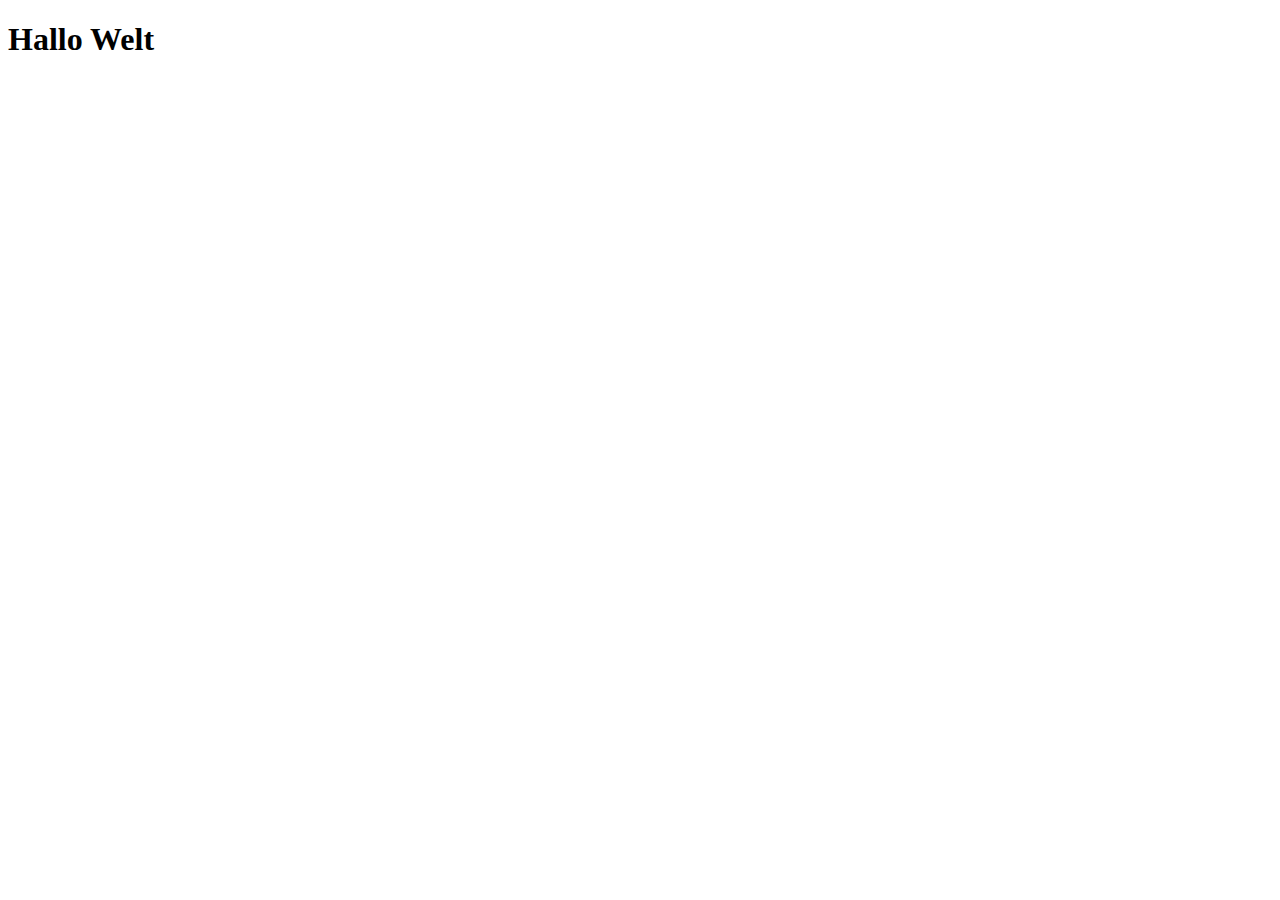
==== index.html @ 33bd6713 "index.html added" ====
<!DOCTYPE html>
<html lang="en">
  <head>
    <meta charset="UTF-8">
    <meta name="viewport" content="width=device-width, initial-scale=1.0">
    <meta http-equiv="X-UA-Compatible" content="ie=edge">
    <title>HTML 5 Boilerplate</title>
    <link rel="stylesheet" href="style.css">
  </head>
  <body>
	<h1>Hallo Welt</h1>
  </body>
</html>
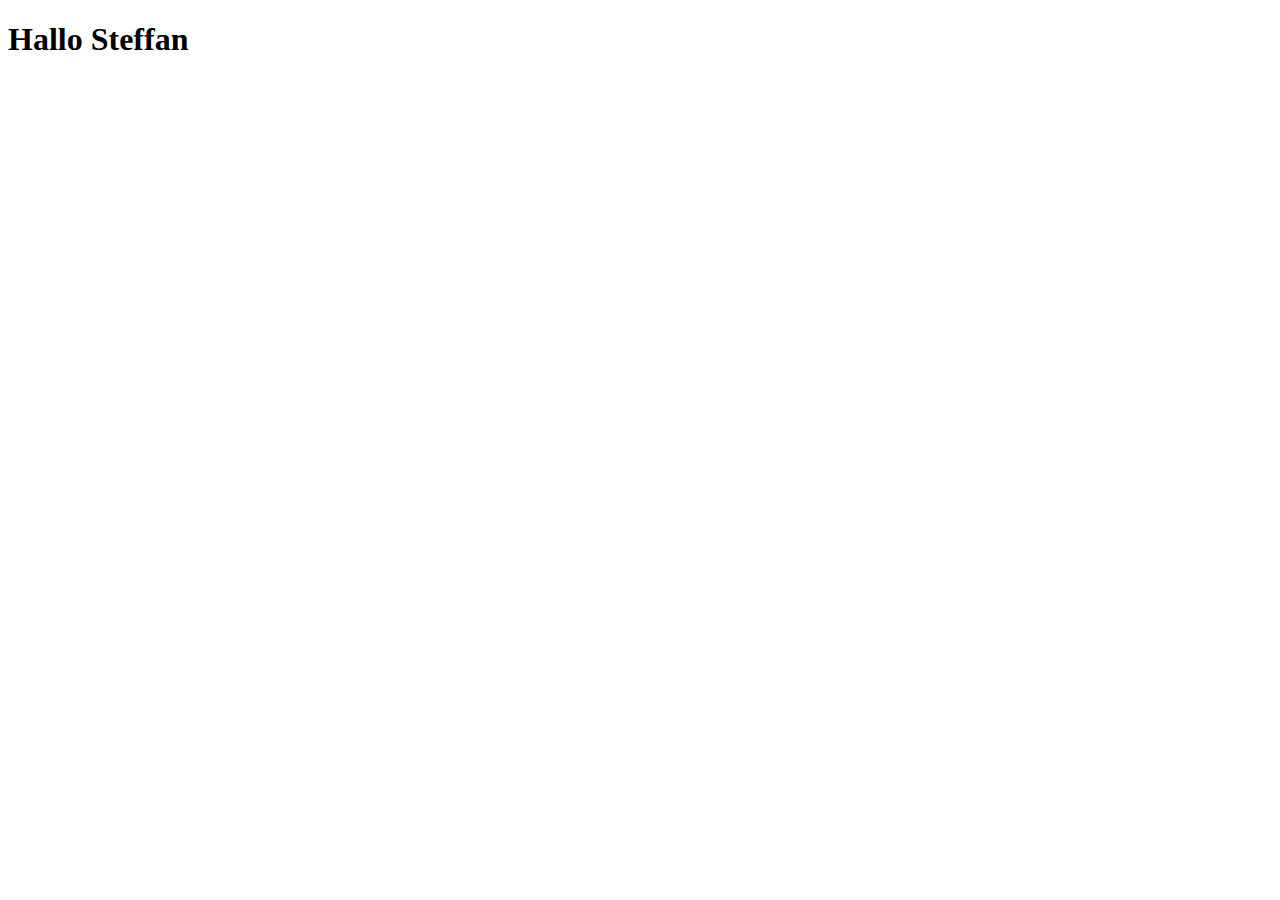
==== commit bff79b73: "Update index.html" ====
--- a/index.html
+++ b/index.html
@@ -8,6 +8,6 @@
     <link rel="stylesheet" href="style.css">
   </head>
   <body>
-	<h1>Hallo Welt</h1>
+	<h1>Hallo Steffan</h1>
   </body>
 </html>
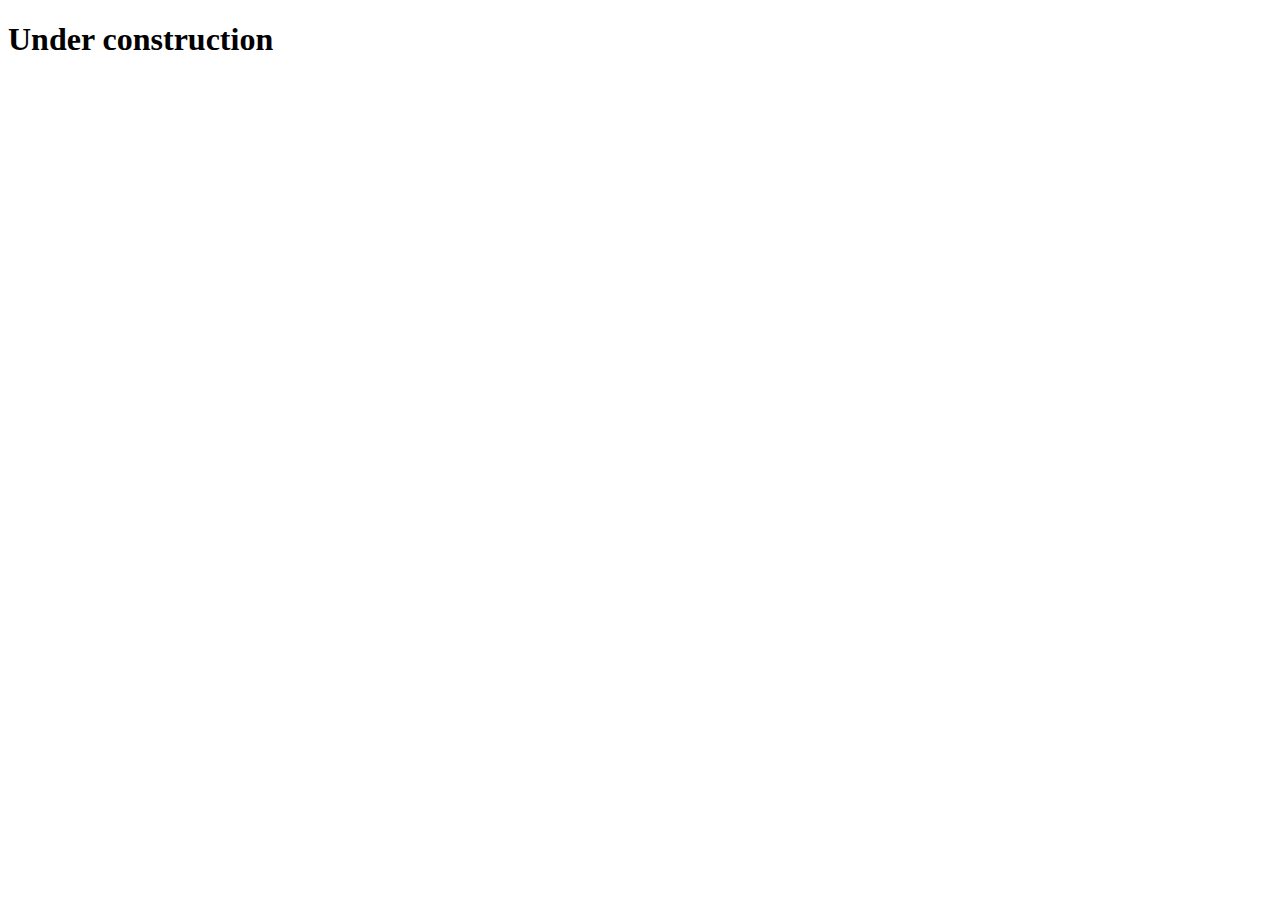
==== commit 1ca9a7f6: "Update index.html" ====
--- a/index.html
+++ b/index.html
@@ -8,6 +8,7 @@
     <link rel="stylesheet" href="style.css">
   </head>
   <body>
-	<h1>Hallo Steffan</h1>
+	<h1>Under construction</h1>
+	  
   </body>
 </html>
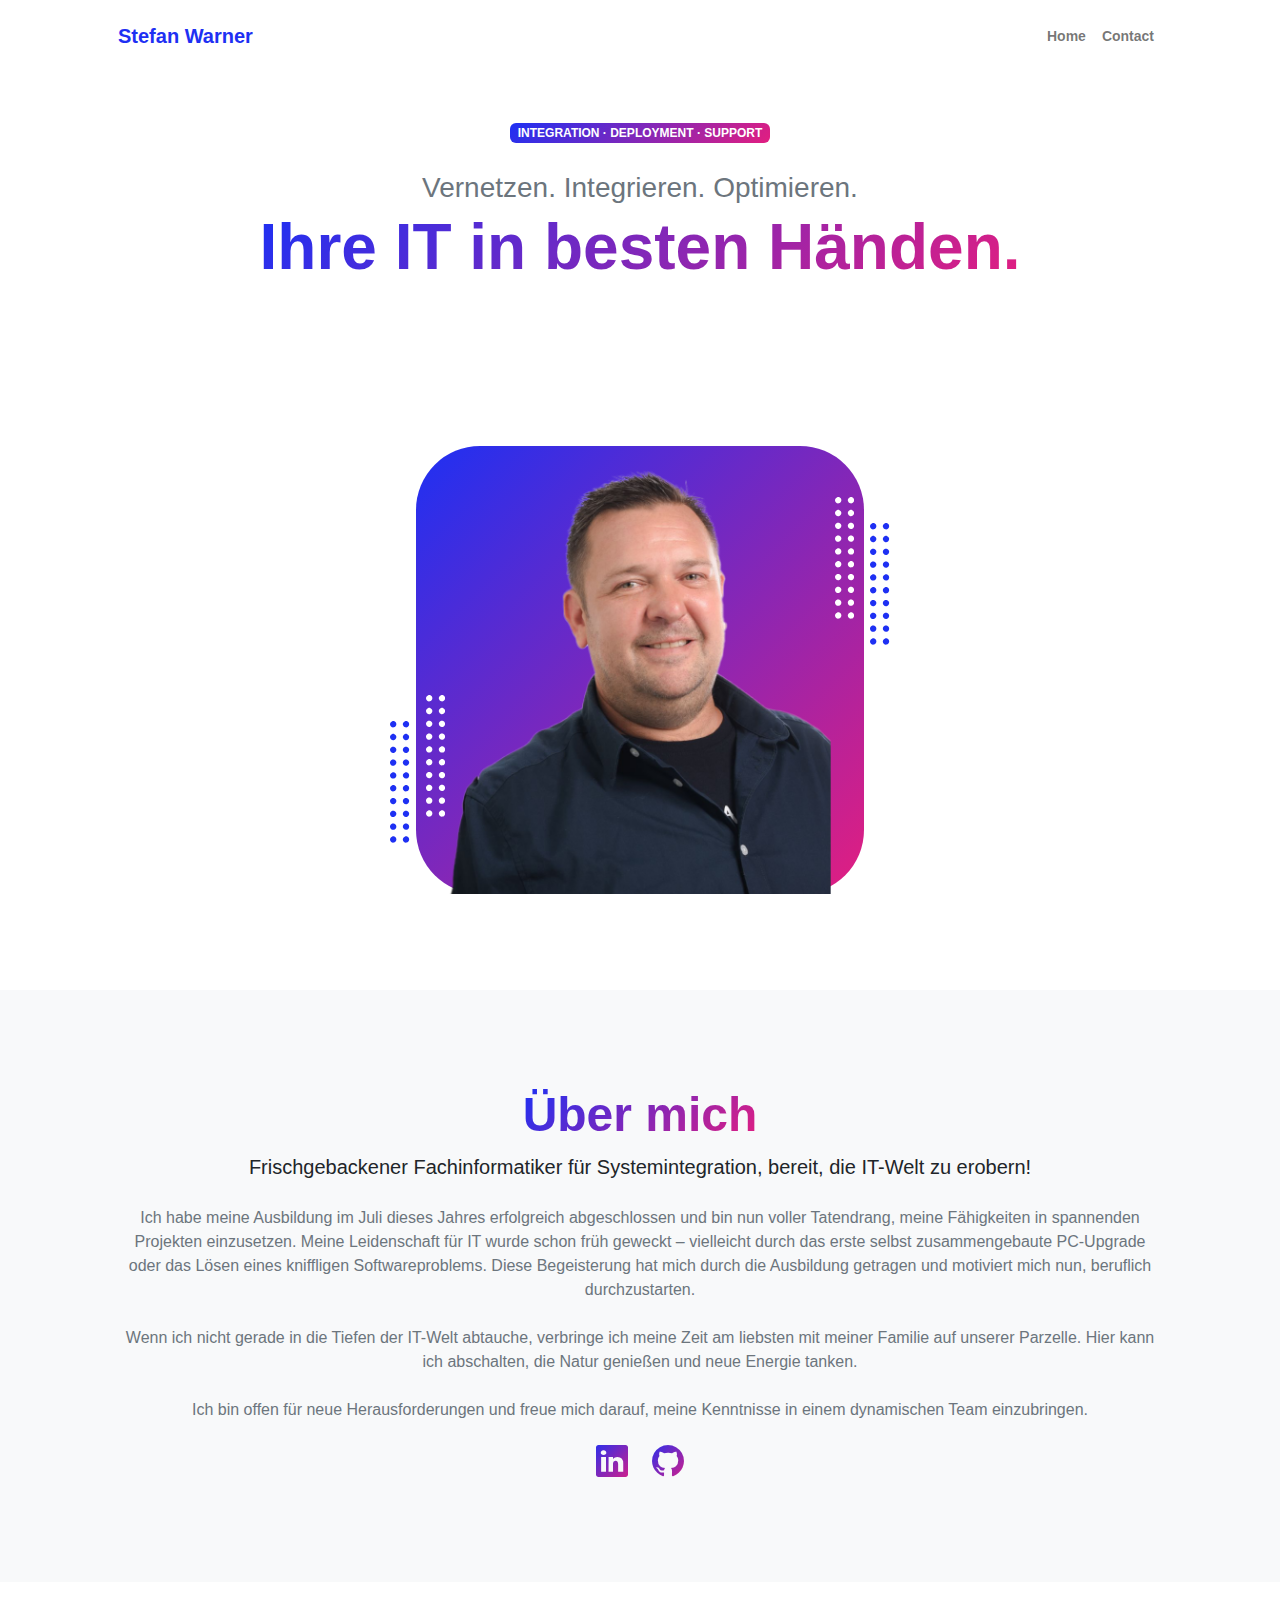
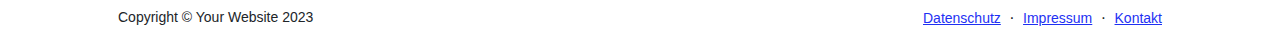
==== commit 91bfc91a: "Erste Version" ====
--- a/index.html
+++ b/index.html
@@ -1,14 +1,544 @@
-<!DOCTYPE html>
-<html lang="en">
-  <head>
-    <meta charset="UTF-8">
-    <meta name="viewport" content="width=device-width, initial-scale=1.0">
-    <meta http-equiv="X-UA-Compatible" content="ie=edge">
-    <title>HTML 5 Boilerplate</title>
-    <link rel="stylesheet" href="style.css">
-  </head>
-  <body>
-	<h1>Under construction</h1>
-	  
-  </body>
-</html>
+<!DOCTYPE html>
+<html lang="en">
+    <head>
+        <meta charset="utf-8" />
+        <meta
+            name="viewport"
+            content="width=device-width, initial-scale=1, shrink-to-fit=no"
+        />
+        <meta name="description" content="" />
+        <meta name="author" content="" />
+        <title>Stefan Warner Systemintegrator</title>
+        <!-- Favicon-->
+        <link rel="icon" type="image/x-icon" href="assets/favicon.ico" />
+        <!-- Bootstrap icons-->
+        <link
+            href="https://cdn.jsdelivr.net/npm/bootstrap-icons@1.8.1/font/bootstrap-icons.css"
+            rel="stylesheet"
+        />
+        <!-- Core theme CSS (includes Bootstrap)-->
+        <link href="css/styles.css" rel="stylesheet" />
+    </head>
+
+    <body class="d-flex flex-column h-100">
+        <main class="flex-shrink-0">
+            <!-- Navigation-->
+            <nav class="navbar navbar-expand-lg navbar-light bg-white py-3">
+                <div class="container px-5">
+                    <a class="navbar-brand" href="index.html"
+                        ><span class="fw-bolder text-primary"
+                            >Stefan Warner</span
+                        ></a
+                    >
+                    <button
+                        class="navbar-toggler"
+                        type="button"
+                        data-bs-toggle="collapse"
+                        data-bs-target="#navbarSupportedContent"
+                        aria-controls="navbarSupportedContent"
+                        aria-expanded="false"
+                        aria-label="Toggle navigation"
+                    >
+                        <span class="navbar-toggler-icon"></span>
+                    </button>
+                    <div
+                        class="collapse navbar-collapse"
+                        id="navbarSupportedContent"
+                    >
+                        <ul
+                            class="navbar-nav ms-auto mb-2 mb-lg-0 small fw-bolder"
+                        >
+                            <li class="nav-item">
+                                <a class="nav-link" href="index.html">Home</a>
+                            </li>
+                            <!-- <li class="nav-item"><a class="nav-link" href="resume.html">Resume</a></li> -->
+                            <!-- <li class="nav-item"><a class="nav-link" href="projects.html">Projects</a></li> -->
+                            <li class="nav-item">
+                                <a class="nav-link" href="contact.html"
+                                    >Contact</a
+                                >
+                            </li>
+                        </ul>
+                    </div>
+                </div>
+            </nav>
+            <!-- Header-->
+            <header class="py-5">
+                <div class="container px-5 pb-5">
+                    <div class="row gx-5 align-items-center">
+                        <div class="col-xxl-5">
+                            <!-- Header text content-->
+                            <div class="text-center text-xxl-start">
+                                <div
+                                    class="badge bg-gradient-primary-to-secondary text-white mb-4"
+                                >
+                                    <div class="text-uppercase">
+                                        Integration &middot; Deployment &middot;
+                                        Support
+                                    </div>
+                                </div>
+                                <div class="fs-3 fw-light text-muted">
+                                    Vernetzen. Integrieren. Optimieren.
+                                </div>
+                                <h1 class="display-3 fw-bolder mb-5">
+                                    <span class="text-gradient d-inline"
+                                        >Ihre IT in besten Händen.</span
+                                    >
+                                </h1>
+                                <!--
+                                <div
+                                    class="d-grid gap-3 d-sm-flex justify-content-sm-center justify-content-xxl-start mb-3"
+                                >
+                                    <a
+                                        class="btn btn-primary btn-lg px-5 py-3 me-sm-3 fs-6 fw-bolder"
+                                        href="resume.html"
+                                        >Resume</a
+                                    >
+                                    <a
+                                        class="btn btn-outline-dark btn-lg px-5 py-3 fs-6 fw-bolder"
+                                        href="projects.html"
+                                        >Projects</a
+                                    >
+                                </div
+                                >-->
+                            </div>
+                        </div>
+                        <div class="col-xxl-7">
+                            <!-- Header profile picture-->
+                            <div
+                                class="d-flex justify-content-center mt-5 mt-xxl-0"
+                            >
+                                <div
+                                    class="profile bg-gradient-primary-to-secondary"
+                                >
+                                    <!-- TIP: For best results, use a photo with a transparent background like the demo example below-->
+                                    <!-- Watch a tutorial on how to do this on YouTube (link)-->
+                                    <img
+                                        class="profile-img"
+                                        src="assets/profile.png"
+                                        alt="..."
+                                    />
+                                    <div class="dots-1">
+                                        <!-- SVG Dots-->
+                                        <svg
+                                            version="1.1"
+                                            xmlns="http://www.w3.org/2000/svg"
+                                            xmlns:xlink="http://www.w3.org/1999/xlink"
+                                            x="0px"
+                                            y="0px"
+                                            viewBox="0 0 191.6 1215.4"
+                                            style="
+                                                enable-background: new 0 0 191.6
+                                                    1215.4;
+                                            "
+                                            xml:space="preserve"
+                                        >
+                                            <g
+                                                transform="translate(0.000000,1280.000000) scale(0.100000,-0.100000)"
+                                            >
+                                                <path
+                                                    d="M227.7,12788.6c-105-35-200-141-222-248c-43-206,163-412,369-369c155,32,275,190,260,339c-11,105-90,213-190,262        C383.7,12801.6,289.7,12808.6,227.7,12788.6z"
+                                                ></path>
+                                                <path
+                                                    d="M1507.7,12788.6c-151-50-253-216-222-362c25-119,136-230,254-255c194-41,395,142,375,339c-11,105-90,213-190,262        C1663.7,12801.6,1569.7,12808.6,1507.7,12788.6z"
+                                                ></path>
+                                                <path
+                                                    d="M227.7,11508.6c-105-35-200-141-222-248c-43-206,163-412,369-369c155,32,275,190,260,339c-11,105-90,213-190,262        C383.7,11521.6,289.7,11528.6,227.7,11508.6z"
+                                                ></path>
+                                                <path
+                                                    d="M1507.7,11508.6c-151-50-253-216-222-362c25-119,136-230,254-255c194-41,395,142,375,339c-11,105-90,213-190,262        C1663.7,11521.6,1569.7,11528.6,1507.7,11508.6z"
+                                                ></path>
+                                                <path
+                                                    d="M227.7,10228.6c-105-35-200-141-222-248c-43-206,163-412,369-369c155,32,275,190,260,339c-11,105-90,213-190,262        C383.7,10241.6,289.7,10248.6,227.7,10228.6z"
+                                                ></path>
+                                                <path
+                                                    d="M1507.7,10228.6c-105-35-200-141-222-248c-43-206,163-412,369-369c155,32,275,190,260,339c-11,105-90,213-190,262        C1663.7,10241.6,1569.7,10248.6,1507.7,10228.6z"
+                                                ></path>
+                                                <path
+                                                    d="M227.7,8948.6c-105-35-200-141-222-248c-43-206,163-412,369-369c155,32,275,190,260,339c-11,105-90,213-190,262        C383.7,8961.6,289.7,8968.6,227.7,8948.6z"
+                                                ></path>
+                                                <path
+                                                    d="M1507.7,8948.6c-105-35-200-141-222-248c-43-206,163-412,369-369c155,32,275,190,260,339c-11,105-90,213-190,262        C1663.7,8961.6,1569.7,8968.6,1507.7,8948.6z"
+                                                ></path>
+                                                <path
+                                                    d="M227.7,7668.6c-105-35-200-141-222-248c-43-206,163-412,369-369c155,32,275,190,260,339c-11,105-90,213-190,262        C383.7,7681.6,289.7,7688.6,227.7,7668.6z"
+                                                ></path>
+                                                <path
+                                                    d="M1507.7,7668.6c-105-35-200-141-222-248c-43-206,163-412,369-369c155,32,275,190,260,339c-11,105-90,213-190,262        C1663.7,7681.6,1569.7,7688.6,1507.7,7668.6z"
+                                                ></path>
+                                                <path
+                                                    d="M227.7,6388.6c-105-35-200-141-222-248c-43-206,163-412,369-369c155,32,275,190,260,339c-11,105-90,213-190,262        C383.7,6401.6,289.7,6408.6,227.7,6388.6z"
+                                                ></path>
+                                                <path
+                                                    d="M1507.7,6388.6c-105-35-200-141-222-248c-43-206,163-412,369-369c155,32,275,190,260,339c-11,105-90,213-190,262        C1663.7,6401.6,1569.7,6408.6,1507.7,6388.6z"
+                                                ></path>
+                                                <path
+                                                    d="M227.7,5108.6c-105-35-200-141-222-248c-43-206,163-412,369-369c155,32,275,190,260,339c-11,105-90,213-190,262        C383.7,5121.6,289.7,5128.6,227.7,5108.6z"
+                                                ></path>
+                                                <path
+                                                    d="M1507.7,5108.6c-105-35-200-141-222-248c-43-206,163-412,369-369c155,32,275,190,260,339c-11,105-90,213-190,262        C1663.7,5121.6,1569.7,5128.6,1507.7,5108.6z"
+                                                ></path>
+                                                <path
+                                                    d="M227.7,3828.6c-105-35-200-141-222-248c-43-206,163-412,369-369c155,32,275,190,260,339c-11,105-90,213-190,262        C383.7,3841.6,289.7,3848.6,227.7,3828.6z"
+                                                ></path>
+                                                <path
+                                                    d="M1507.7,3828.6c-105-35-200-141-222-248c-43-206,163-412,369-369c155,32,275,190,260,339c-11,105-90,213-190,262        C1663.7,3841.6,1569.7,3848.6,1507.7,3828.6z"
+                                                ></path>
+                                                <path
+                                                    d="M227.7,2548.6c-105-35-200-141-222-248c-43-206,163-412,369-369c155,32,275,190,260,339c-11,105-90,213-190,262        C383.7,2561.6,289.7,2568.6,227.7,2548.6z"
+                                                ></path>
+                                                <path
+                                                    d="M1507.7,2548.6c-105-35-200-141-222-248c-43-206,163-412,369-369c155,32,275,190,260,339c-11,105-90,213-190,262        C1663.7,2561.6,1569.7,2568.6,1507.7,2548.6z"
+                                                ></path>
+                                                <path
+                                                    d="M227.7,1268.6c-105-35-200-141-222-248c-43-206,163-412,369-369c155,32,275,190,260,339c-11,105-90,213-190,262        C383.7,1281.6,289.7,1288.6,227.7,1268.6z"
+                                                ></path>
+                                                <path
+                                                    d="M1507.7,1268.6c-105-35-200-141-222-248c-43-206,163-412,369-369c155,32,275,190,260,339c-11,105-90,213-190,262        C1663.7,1281.6,1569.7,1288.6,1507.7,1268.6z"
+                                                ></path>
+                                            </g>
+                                        </svg>
+                                        <!-- END of SVG dots-->
+                                    </div>
+                                    <div class="dots-2">
+                                        <!-- SVG Dots-->
+                                        <svg
+                                            version="1.1"
+                                            xmlns="http://www.w3.org/2000/svg"
+                                            xmlns:xlink="http://www.w3.org/1999/xlink"
+                                            x="0px"
+                                            y="0px"
+                                            viewBox="0 0 191.6 1215.4"
+                                            style="
+                                                enable-background: new 0 0 191.6
+                                                    1215.4;
+                                            "
+                                            xml:space="preserve"
+                                        >
+                                            <g
+                                                transform="translate(0.000000,1280.000000) scale(0.100000,-0.100000)"
+                                            >
+                                                <path
+                                                    d="M227.7,12788.6c-105-35-200-141-222-248c-43-206,163-412,369-369c155,32,275,190,260,339c-11,105-90,213-190,262        C383.7,12801.6,289.7,12808.6,227.7,12788.6z"
+                                                ></path>
+                                                <path
+                                                    d="M1507.7,12788.6c-151-50-253-216-222-362c25-119,136-230,254-255c194-41,395,142,375,339c-11,105-90,213-190,262        C1663.7,12801.6,1569.7,12808.6,1507.7,12788.6z"
+                                                ></path>
+                                                <path
+                                                    d="M227.7,11508.6c-105-35-200-141-222-248c-43-206,163-412,369-369c155,32,275,190,260,339c-11,105-90,213-190,262        C383.7,11521.6,289.7,11528.6,227.7,11508.6z"
+                                                ></path>
+                                                <path
+                                                    d="M1507.7,11508.6c-151-50-253-216-222-362c25-119,136-230,254-255c194-41,395,142,375,339c-11,105-90,213-190,262        C1663.7,11521.6,1569.7,11528.6,1507.7,11508.6z"
+                                                ></path>
+                                                <path
+                                                    d="M227.7,10228.6c-105-35-200-141-222-248c-43-206,163-412,369-369c155,32,275,190,260,339c-11,105-90,213-190,262        C383.7,10241.6,289.7,10248.6,227.7,10228.6z"
+                                                ></path>
+                                                <path
+                                                    d="M1507.7,10228.6c-105-35-200-141-222-248c-43-206,163-412,369-369c155,32,275,190,260,339c-11,105-90,213-190,262        C1663.7,10241.6,1569.7,10248.6,1507.7,10228.6z"
+                                                ></path>
+                                                <path
+                                                    d="M227.7,8948.6c-105-35-200-141-222-248c-43-206,163-412,369-369c155,32,275,190,260,339c-11,105-90,213-190,262        C383.7,8961.6,289.7,8968.6,227.7,8948.6z"
+                                                ></path>
+                                                <path
+                                                    d="M1507.7,8948.6c-105-35-200-141-222-248c-43-206,163-412,369-369c155,32,275,190,260,339c-11,105-90,213-190,262        C1663.7,8961.6,1569.7,8968.6,1507.7,8948.6z"
+                                                ></path>
+                                                <path
+                                                    d="M227.7,7668.6c-105-35-200-141-222-248c-43-206,163-412,369-369c155,32,275,190,260,339c-11,105-90,213-190,262        C383.7,7681.6,289.7,7688.6,227.7,7668.6z"
+                                                ></path>
+                                                <path
+                                                    d="M1507.7,7668.6c-105-35-200-141-222-248c-43-206,163-412,369-369c155,32,275,190,260,339c-11,105-90,213-190,262        C1663.7,7681.6,1569.7,7688.6,1507.7,7668.6z"
+                                                ></path>
+                                                <path
+                                                    d="M227.7,6388.6c-105-35-200-141-222-248c-43-206,163-412,369-369c155,32,275,190,260,339c-11,105-90,213-190,262        C383.7,6401.6,289.7,6408.6,227.7,6388.6z"
+                                                ></path>
+                                                <path
+                                                    d="M1507.7,6388.6c-105-35-200-141-222-248c-43-206,163-412,369-369c155,32,275,190,260,339c-11,105-90,213-190,262        C1663.7,6401.6,1569.7,6408.6,1507.7,6388.6z"
+                                                ></path>
+                                                <path
+                                                    d="M227.7,5108.6c-105-35-200-141-222-248c-43-206,163-412,369-369c155,32,275,190,260,339c-11,105-90,213-190,262        C383.7,5121.6,289.7,5128.6,227.7,5108.6z"
+                                                ></path>
+                                                <path
+                                                    d="M1507.7,5108.6c-105-35-200-141-222-248c-43-206,163-412,369-369c155,32,275,190,260,339c-11,105-90,213-190,262        C1663.7,5121.6,1569.7,5128.6,1507.7,5108.6z"
+                                                ></path>
+                                                <path
+                                                    d="M227.7,3828.6c-105-35-200-141-222-248c-43-206,163-412,369-369c155,32,275,190,260,339c-11,105-90,213-190,262        C383.7,3841.6,289.7,3848.6,227.7,3828.6z"
+                                                ></path>
+                                                <path
+                                                    d="M1507.7,3828.6c-105-35-200-141-222-248c-43-206,163-412,369-369c155,32,275,190,260,339c-11,105-90,213-190,262        C1663.7,3841.6,1569.7,3848.6,1507.7,3828.6z"
+                                                ></path>
+                                                <path
+                                                    d="M227.7,2548.6c-105-35-200-141-222-248c-43-206,163-412,369-369c155,32,275,190,260,339c-11,105-90,213-190,262        C383.7,2561.6,289.7,2568.6,227.7,2548.6z"
+                                                ></path>
+                                                <path
+                                                    d="M1507.7,2548.6c-105-35-200-141-222-248c-43-206,163-412,369-369c155,32,275,190,260,339c-11,105-90,213-190,262        C1663.7,2561.6,1569.7,2568.6,1507.7,2548.6z"
+                                                ></path>
+                                                <path
+                                                    d="M227.7,1268.6c-105-35-200-141-222-248c-43-206,163-412,369-369c155,32,275,190,260,339c-11,105-90,213-190,262        C383.7,1281.6,289.7,1288.6,227.7,1268.6z"
+                                                ></path>
+                                                <path
+                                                    d="M1507.7,1268.6c-105-35-200-141-222-248c-43-206,163-412,369-369c155,32,275,190,260,339c-11,105-90,213-190,262        C1663.7,1281.6,1569.7,1288.6,1507.7,1268.6z"
+                                                ></path>
+                                            </g>
+                                        </svg>
+                                        <!-- END of SVG dots-->
+                                    </div>
+                                    <div class="dots-3">
+                                        <!-- SVG Dots-->
+                                        <svg
+                                            version="1.1"
+                                            xmlns="http://www.w3.org/2000/svg"
+                                            xmlns:xlink="http://www.w3.org/1999/xlink"
+                                            x="0px"
+                                            y="0px"
+                                            viewBox="0 0 191.6 1215.4"
+                                            style="
+                                                enable-background: new 0 0 191.6
+                                                    1215.4;
+                                            "
+                                            xml:space="preserve"
+                                        >
+                                            <g
+                                                transform="translate(0.000000,1280.000000) scale(0.100000,-0.100000)"
+                                            >
+                                                <path
+                                                    d="M227.7,12788.6c-105-35-200-141-222-248c-43-206,163-412,369-369c155,32,275,190,260,339c-11,105-90,213-190,262        C383.7,12801.6,289.7,12808.6,227.7,12788.6z"
+                                                ></path>
+                                                <path
+                                                    d="M1507.7,12788.6c-151-50-253-216-222-362c25-119,136-230,254-255c194-41,395,142,375,339c-11,105-90,213-190,262        C1663.7,12801.6,1569.7,12808.6,1507.7,12788.6z"
+                                                ></path>
+                                                <path
+                                                    d="M227.7,11508.6c-105-35-200-141-222-248c-43-206,163-412,369-369c155,32,275,190,260,339c-11,105-90,213-190,262        C383.7,11521.6,289.7,11528.6,227.7,11508.6z"
+                                                ></path>
+                                                <path
+                                                    d="M1507.7,11508.6c-151-50-253-216-222-362c25-119,136-230,254-255c194-41,395,142,375,339c-11,105-90,213-190,262        C1663.7,11521.6,1569.7,11528.6,1507.7,11508.6z"
+                                                ></path>
+                                                <path
+                                                    d="M227.7,10228.6c-105-35-200-141-222-248c-43-206,163-412,369-369c155,32,275,190,260,339c-11,105-90,213-190,262        C383.7,10241.6,289.7,10248.6,227.7,10228.6z"
+                                                ></path>
+                                                <path
+                                                    d="M1507.7,10228.6c-105-35-200-141-222-248c-43-206,163-412,369-369c155,32,275,190,260,339c-11,105-90,213-190,262        C1663.7,10241.6,1569.7,10248.6,1507.7,10228.6z"
+                                                ></path>
+                                                <path
+                                                    d="M227.7,8948.6c-105-35-200-141-222-248c-43-206,163-412,369-369c155,32,275,190,260,339c-11,105-90,213-190,262        C383.7,8961.6,289.7,8968.6,227.7,8948.6z"
+                                                ></path>
+                                                <path
+                                                    d="M1507.7,8948.6c-105-35-200-141-222-248c-43-206,163-412,369-369c155,32,275,190,260,339c-11,105-90,213-190,262        C1663.7,8961.6,1569.7,8968.6,1507.7,8948.6z"
+                                                ></path>
+                                                <path
+                                                    d="M227.7,7668.6c-105-35-200-141-222-248c-43-206,163-412,369-369c155,32,275,190,260,339c-11,105-90,213-190,262        C383.7,7681.6,289.7,7688.6,227.7,7668.6z"
+                                                ></path>
+                                                <path
+                                                    d="M1507.7,7668.6c-105-35-200-141-222-248c-43-206,163-412,369-369c155,32,275,190,260,339c-11,105-90,213-190,262        C1663.7,7681.6,1569.7,7688.6,1507.7,7668.6z"
+                                                ></path>
+                                                <path
+                                                    d="M227.7,6388.6c-105-35-200-141-222-248c-43-206,163-412,369-369c155,32,275,190,260,339c-11,105-90,213-190,262        C383.7,6401.6,289.7,6408.6,227.7,6388.6z"
+                                                ></path>
+                                                <path
+                                                    d="M1507.7,6388.6c-105-35-200-141-222-248c-43-206,163-412,369-369c155,32,275,190,260,339c-11,105-90,213-190,262        C1663.7,6401.6,1569.7,6408.6,1507.7,6388.6z"
+                                                ></path>
+                                                <path
+                                                    d="M227.7,5108.6c-105-35-200-141-222-248c-43-206,163-412,369-369c155,32,275,190,260,339c-11,105-90,213-190,262        C383.7,5121.6,289.7,5128.6,227.7,5108.6z"
+                                                ></path>
+                                                <path
+                                                    d="M1507.7,5108.6c-105-35-200-141-222-248c-43-206,163-412,369-369c155,32,275,190,260,339c-11,105-90,213-190,262        C1663.7,5121.6,1569.7,5128.6,1507.7,5108.6z"
+                                                ></path>
+                                                <path
+                                                    d="M227.7,3828.6c-105-35-200-141-222-248c-43-206,163-412,369-369c155,32,275,190,260,339c-11,105-90,213-190,262        C383.7,3841.6,289.7,3848.6,227.7,3828.6z"
+                                                ></path>
+                                                <path
+                                                    d="M1507.7,3828.6c-105-35-200-141-222-248c-43-206,163-412,369-369c155,32,275,190,260,339c-11,105-90,213-190,262        C1663.7,3841.6,1569.7,3848.6,1507.7,3828.6z"
+                                                ></path>
+                                                <path
+                                                    d="M227.7,2548.6c-105-35-200-141-222-248c-43-206,163-412,369-369c155,32,275,190,260,339c-11,105-90,213-190,262        C383.7,2561.6,289.7,2568.6,227.7,2548.6z"
+                                                ></path>
+                                                <path
+                                                    d="M1507.7,2548.6c-105-35-200-141-222-248c-43-206,163-412,369-369c155,32,275,190,260,339c-11,105-90,213-190,262        C1663.7,2561.6,1569.7,2568.6,1507.7,2548.6z"
+                                                ></path>
+                                                <path
+                                                    d="M227.7,1268.6c-105-35-200-141-222-248c-43-206,163-412,369-369c155,32,275,190,260,339c-11,105-90,213-190,262        C383.7,1281.6,289.7,1288.6,227.7,1268.6z"
+                                                ></path>
+                                                <path
+                                                    d="M1507.7,1268.6c-105-35-200-141-222-248c-43-206,163-412,369-369c155,32,275,190,260,339c-11,105-90,213-190,262        C1663.7,1281.6,1569.7,1288.6,1507.7,1268.6z"
+                                                ></path>
+                                            </g>
+                                        </svg>
+                                        <!-- END of SVG dots-->
+                                    </div>
+                                    <div class="dots-4">
+                                        <!-- SVG Dots-->
+                                        <svg
+                                            version="1.1"
+                                            xmlns="http://www.w3.org/2000/svg"
+                                            xmlns:xlink="http://www.w3.org/1999/xlink"
+                                            x="0px"
+                                            y="0px"
+                                            viewBox="0 0 191.6 1215.4"
+                                            style="
+                                                enable-background: new 0 0 191.6
+                                                    1215.4;
+                                            "
+                                            xml:space="preserve"
+                                        >
+                                            <g
+                                                transform="translate(0.000000,1280.000000) scale(0.100000,-0.100000)"
+                                            >
+                                                <path
+                                                    d="M227.7,12788.6c-105-35-200-141-222-248c-43-206,163-412,369-369c155,32,275,190,260,339c-11,105-90,213-190,262        C383.7,12801.6,289.7,12808.6,227.7,12788.6z"
+                                                ></path>
+                                                <path
+                                                    d="M1507.7,12788.6c-151-50-253-216-222-362c25-119,136-230,254-255c194-41,395,142,375,339c-11,105-90,213-190,262        C1663.7,12801.6,1569.7,12808.6,1507.7,12788.6z"
+                                                ></path>
+                                                <path
+                                                    d="M227.7,11508.6c-105-35-200-141-222-248c-43-206,163-412,369-369c155,32,275,190,260,339c-11,105-90,213-190,262        C383.7,11521.6,289.7,11528.6,227.7,11508.6z"
+                                                ></path>
+                                                <path
+                                                    d="M1507.7,11508.6c-151-50-253-216-222-362c25-119,136-230,254-255c194-41,395,142,375,339c-11,105-90,213-190,262        C1663.7,11521.6,1569.7,11528.6,1507.7,11508.6z"
+                                                ></path>
+                                                <path
+                                                    d="M227.7,10228.6c-105-35-200-141-222-248c-43-206,163-412,369-369c155,32,275,190,260,339c-11,105-90,213-190,262        C383.7,10241.6,289.7,10248.6,227.7,10228.6z"
+                                                ></path>
+                                                <path
+                                                    d="M1507.7,10228.6c-105-35-200-141-222-248c-43-206,163-412,369-369c155,32,275,190,260,339c-11,105-90,213-190,262        C1663.7,10241.6,1569.7,10248.6,1507.7,10228.6z"
+                                                ></path>
+                                                <path
+                                                    d="M227.7,8948.6c-105-35-200-141-222-248c-43-206,163-412,369-369c155,32,275,190,260,339c-11,105-90,213-190,262        C383.7,8961.6,289.7,8968.6,227.7,8948.6z"
+                                                ></path>
+                                                <path
+                                                    d="M1507.7,8948.6c-105-35-200-141-222-248c-43-206,163-412,369-369c155,32,275,190,260,339c-11,105-90,213-190,262        C1663.7,8961.6,1569.7,8968.6,1507.7,8948.6z"
+                                                ></path>
+                                                <path
+                                                    d="M227.7,7668.6c-105-35-200-141-222-248c-43-206,163-412,369-369c155,32,275,190,260,339c-11,105-90,213-190,262        C383.7,7681.6,289.7,7688.6,227.7,7668.6z"
+                                                ></path>
+                                                <path
+                                                    d="M1507.7,7668.6c-105-35-200-141-222-248c-43-206,163-412,369-369c155,32,275,190,260,339c-11,105-90,213-190,262        C1663.7,7681.6,1569.7,7688.6,1507.7,7668.6z"
+                                                ></path>
+                                                <path
+                                                    d="M227.7,6388.6c-105-35-200-141-222-248c-43-206,163-412,369-369c155,32,275,190,260,339c-11,105-90,213-190,262        C383.7,6401.6,289.7,6408.6,227.7,6388.6z"
+                                                ></path>
+                                                <path
+                                                    d="M1507.7,6388.6c-105-35-200-141-222-248c-43-206,163-412,369-369c155,32,275,190,260,339c-11,105-90,213-190,262        C1663.7,6401.6,1569.7,6408.6,1507.7,6388.6z"
+                                                ></path>
+                                                <path
+                                                    d="M227.7,5108.6c-105-35-200-141-222-248c-43-206,163-412,369-369c155,32,275,190,260,339c-11,105-90,213-190,262        C383.7,5121.6,289.7,5128.6,227.7,5108.6z"
+                                                ></path>
+                                                <path
+                                                    d="M1507.7,5108.6c-105-35-200-141-222-248c-43-206,163-412,369-369c155,32,275,190,260,339c-11,105-90,213-190,262        C1663.7,5121.6,1569.7,5128.6,1507.7,5108.6z"
+                                                ></path>
+                                                <path
+                                                    d="M227.7,3828.6c-105-35-200-141-222-248c-43-206,163-412,369-369c155,32,275,190,260,339c-11,105-90,213-190,262        C383.7,3841.6,289.7,3848.6,227.7,3828.6z"
+                                                ></path>
+                                                <path
+                                                    d="M1507.7,3828.6c-105-35-200-141-222-248c-43-206,163-412,369-369c155,32,275,190,260,339c-11,105-90,213-190,262        C1663.7,3841.6,1569.7,3848.6,1507.7,3828.6z"
+                                                ></path>
+                                                <path
+                                                    d="M227.7,2548.6c-105-35-200-141-222-248c-43-206,163-412,369-369c155,32,275,190,260,339c-11,105-90,213-190,262        C383.7,2561.6,289.7,2568.6,227.7,2548.6z"
+                                                ></path>
+                                                <path
+                                                    d="M1507.7,2548.6c-105-35-200-141-222-248c-43-206,163-412,369-369c155,32,275,190,260,339c-11,105-90,213-190,262        C1663.7,2561.6,1569.7,2568.6,1507.7,2548.6z"
+                                                ></path>
+                                                <path
+                                                    d="M227.7,1268.6c-105-35-200-141-222-248c-43-206,163-412,369-369c155,32,275,190,260,339c-11,105-90,213-190,262        C383.7,1281.6,289.7,1288.6,227.7,1268.6z"
+                                                ></path>
+                                                <path
+                                                    d="M1507.7,1268.6c-105-35-200-141-222-248c-43-206,163-412,369-369c155,32,275,190,260,339c-11,105-90,213-190,262        C1663.7,1281.6,1569.7,1288.6,1507.7,1268.6z"
+                                                ></path>
+                                            </g>
+                                        </svg>
+                                        <!-- END of SVG dots-->
+                                    </div>
+                                </div>
+                            </div>
+                        </div>
+                    </div>
+                </div>
+            </header>
+            <!-- About Section-->
+            <section class="bg-light py-5">
+                <div class="container px-5">
+                    <div class="row gx-5 justify-content-center">
+                        <div class="col-xxl-8">
+                            <div class="text-center my-5">
+                                <h2 class="display-5 fw-bolder">
+                                    <span class="text-gradient d-inline"
+                                        >Über mich</span
+                                    >
+                                </h2>
+                                <p class="lead fw-light mb-4">
+                                    Frischgebackener Fachinformatiker für
+                                    Systemintegration, bereit, die IT-Welt zu
+                                    erobern!
+                                </p>
+                                <p class="text-muted">
+                                    Ich habe meine Ausbildung im Juli dieses
+                                    Jahres erfolgreich abgeschlossen und bin nun
+                                    voller Tatendrang, meine Fähigkeiten in
+                                    spannenden Projekten einzusetzen. Meine
+                                    Leidenschaft für IT wurde schon früh geweckt
+                                    – vielleicht durch das erste selbst
+                                    zusammengebaute PC-Upgrade oder das Lösen
+                                    eines kniffligen Softwareproblems. Diese
+                                    Begeisterung hat mich durch die Ausbildung
+                                    getragen und motiviert mich nun, beruflich
+                                    durchzustarten.<br /><br />
+
+                                    Wenn ich nicht gerade in die Tiefen der
+                                    IT-Welt abtauche, verbringe ich meine Zeit
+                                    am liebsten mit meiner Familie auf unserer
+                                    Parzelle. Hier kann ich abschalten, die
+                                    Natur genießen und neue Energie tanken.<br /><br />
+
+                                    Ich bin offen für neue Herausforderungen und
+                                    freue mich darauf, meine Kenntnisse in einem
+                                    dynamischen Team einzubringen.
+                                </p>
+                                <div
+                                    class="d-flex justify-content-center fs-2 gap-4"
+                                >
+                                    <a
+                                        class="text-gradient"
+                                        href="https://www.linkedin.com/in/stefan-warner-468732276/"
+                                        target="_blank"
+                                        ><i class="bi bi-linkedin"></i
+                                    ></a>
+                                    <a
+                                        class="text-gradient"
+                                        href="https://github.com/stefanwarner78"
+                                        target="_blank"
+                                        ><i class="bi bi-github"></i
+                                    ></a>
+                                </div>
+                            </div>
+                        </div>
+                    </div>
+                </div>
+            </section>
+        </main>
+        <!-- Footer-->
+        <footer class="bg-white py-4 mt-auto">
+            <div class="container px-5">
+                <div
+                    class="row align-items-center justify-content-between flex-column flex-sm-row"
+                >
+                    <div class="col-auto">
+                        <div class="small m-0">
+                            Copyright &copy; Your Website 2023
+                        </div>
+                    </div>
+                    <div class="col-auto">
+                        <a class="small" href="/datenschutz.html"
+                            >Datenschutz</a
+                        >
+                        <span class="mx-1">&middot;</span>
+                        <a class="small" href="/impressum.html">Impressum</a>
+                        <span class="mx-1">&middot;</span>
+                        <a class="small" href="/contact.html">Kontakt</a>
+                    </div>
+                </div>
+            </div>
+        </footer>
+        <!-- Bootstrap core JS-->
+        <script src="https://cdn.jsdelivr.net/npm/bootstrap@5.2.3/dist/js/bootstrap.bundle.min.js"></script>
+        <!-- Core theme JS-->
+        <script src="js/scripts.js"></script>
+    </body>
+</html>
